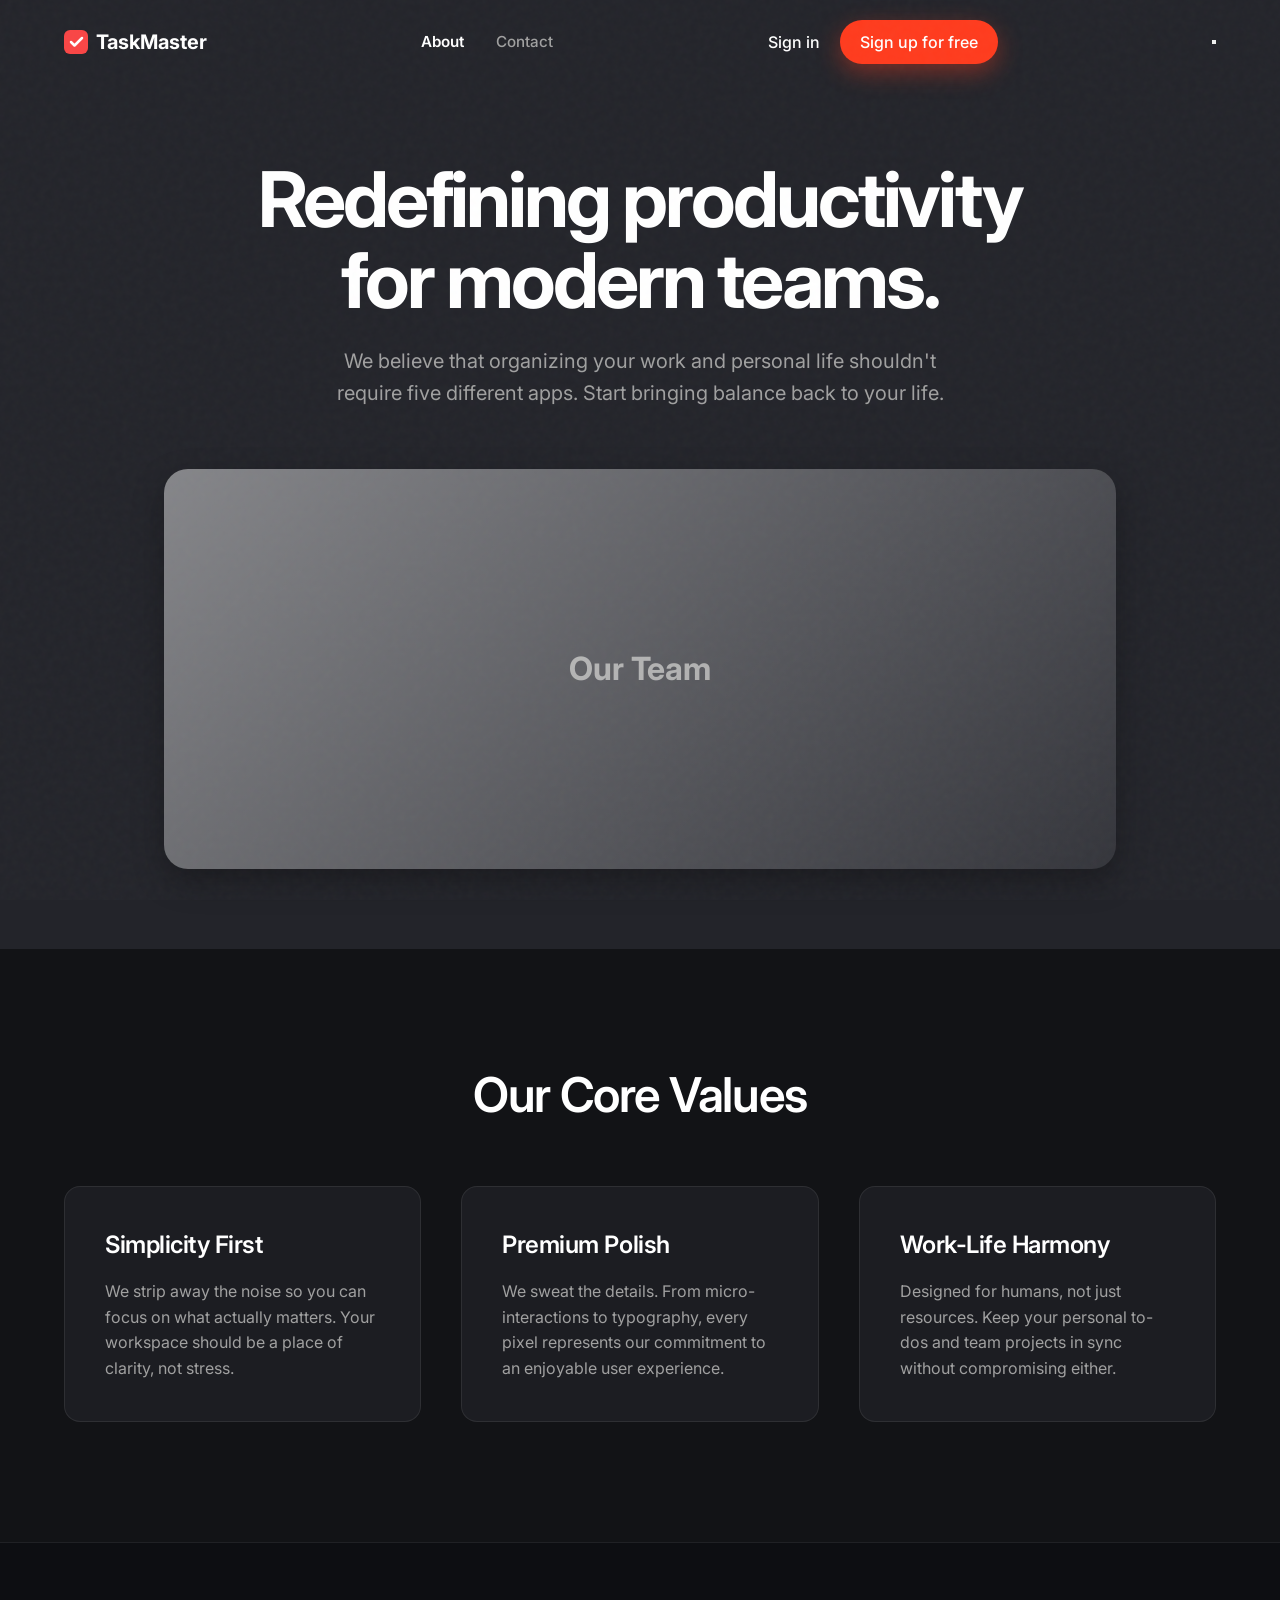
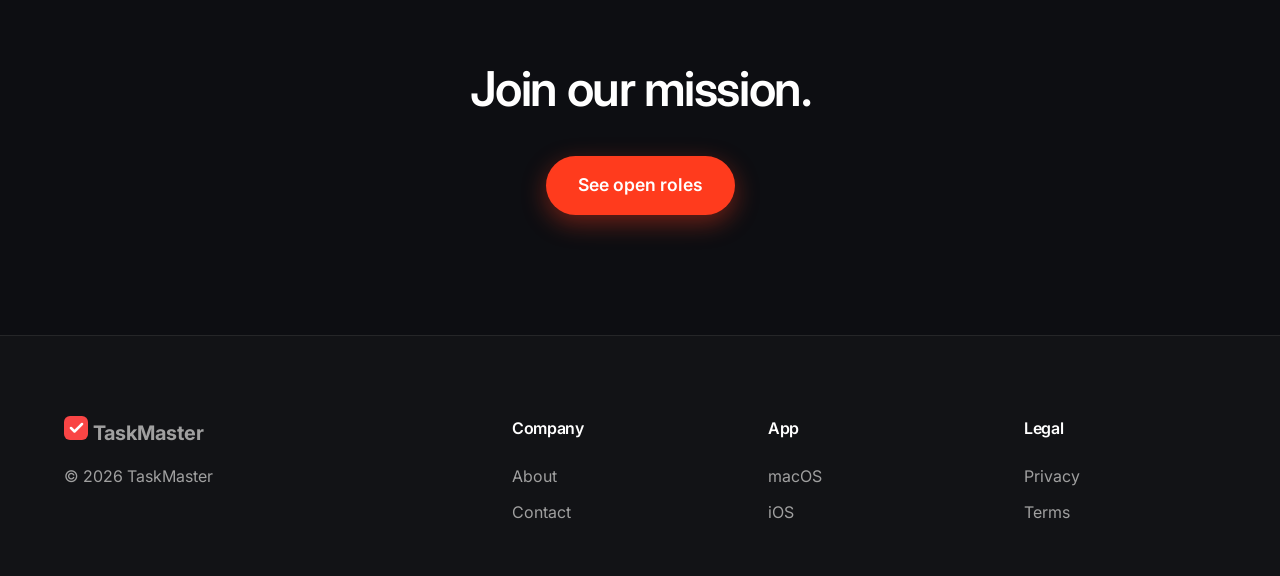
==== About.html @ 76391b21 "first" ====
<!DOCTYPE html>
<html lang="en">

<head>
    <meta charset="UTF-8">
    <meta name="viewport" content="width=device-width, initial-scale=1.0">
    <title>About TaskMaster</title>
    <link href="https://fonts.googleapis.com/css2?family=Inter:wght@400;500;600;700;800&display=swap" rel="stylesheet">
    <link rel="stylesheet" href="home-style.css">
    <link rel="stylesheet" href="about-style.css">
</head>

<body>
    <div class="noise-overlay"
        style="position: fixed; top: 0; left: 0; width: 100vw; height: 100vh; pointer-events: none; z-index: 9999; opacity: 0.03; background-image: url('data:image/svg+xml,%3Csvg viewBox=\'0 0 200 200\' xmlns=\'http://www.w3.org/2000/svg\'%3E%3Cfilter id=\'noiseFilter\'%3E%3CfeTurbulence type=\'fractalNoise\' baseFrequency=\'0.65\' numOctaves=\'3\' stitchTiles=\'stitch\'/%3E%3C/filter%3E%3Crect width=\'100%25\' height=\'100%25\' filter=\'url(%23noiseFilter)\'/%3E%3C/svg%3E');">
    </div>
    <nav class="navbar">
        <div class="nav-container">
            <a href="index.html" class="logo">
                <svg width="24" height="24" viewBox="0 0 24 24" fill="none" xmlns="http://www.w3.org/2000/svg">
                    <rect width="24" height="24" rx="6" fill="#F94545" />
                    <path d="M7 12L10.5 15.5L18 8" stroke="white" stroke-width="2.5" stroke-linecap="round"
                        stroke-linejoin="round" />
                </svg>
                <span>TaskMaster</span>
            </a>
            <div class="nav-links">
                <a href="about.html" style="color:var(--text-primary); font-weight:600;">About</a>
                <a href="contact.html">Contact</a>
            </div>
            <div class="nav-auth">
                <a href="login.html" class="sign-in">Sign in</a>
                <a href="signup.html" class="btn-primary">Sign up for free</a>
            </div>
            <button class="menu-toggle" aria-label="Toggle menu">
                <span></span><span></span>
            </button>
        </div>
    </nav>

    <main>
        <section class="about-hero">
            <div class="container reveal">
                <h1>Redefining productivity for modern teams.</h1>
                <p class="about-lead">We believe that organizing your work and personal life shouldn't require five
                    different apps. Start bringing balance back to your life.</p>
            </div>
            <div class="team-image scroll-reveal">
                <div class="img-placeholder">
                    <span>Our Team</span>
                </div>
            </div>
        </section>

        <section class="values-section container scroll-reveal">
            <h2>Our Core Values</h2>
            <div class="values-grid">
                <div class="value-card">
                    <h3>Simplicity First</h3>
                    <p>We strip away the noise so you can focus on what actually matters. Your workspace should be a
                        place of clarity, not stress.</p>
                </div>
                <div class="value-card">
                    <h3>Premium Polish</h3>
                    <p>We sweat the details. From micro-interactions to typography, every pixel represents our
                        commitment to an enjoyable user experience.</p>
                </div>
                <div class="value-card">
                    <h3>Work-Life Harmony</h3>
                    <p>Designed for humans, not just resources. Keep your personal to-dos and team projects in sync
                        without compromising either.</p>
                </div>
            </div>
        </section>

        <section class="cta-bottom scroll-reveal">
            <h2>Join our mission.</h2>
            <a href="signup.html" class="btn-primary btn-large cta-bounce">See open roles</a>
        </section>
    </main>

    <footer class="footer">
        <div class="footer-grid container">
            <div class="footer-col brand-col">
                <a href="index.html" class="logo">
                    <svg width="24" height="24" viewBox="0 0 24 24" fill="none" xmlns="http://www.w3.org/2000/svg">
                        <rect width="24" height="24" rx="6" fill="#F94545" />
                        <path d="M7 12L10.5 15.5L18 8" stroke="white" stroke-width="2.5" stroke-linecap="round"
                            stroke-linejoin="round" />
                    </svg>
                    <span>TaskMaster</span>
                </a>
                <p>&copy; 2026 TaskMaster</p>
            </div>
            <div class="footer-col">
                <h4>Company</h4>
                <a href="about.html">About</a>
                <a href="contact.html">Contact</a>
            </div>
            <div class="footer-col">
                <h4>App</h4>
                <a href="#">macOS</a>
                <a href="#">iOS</a>
            </div>
            <div class="footer-col">
                <h4>Legal</h4>
                <a href="#">Privacy</a>
                <a href="#">Terms</a>
            </div>
        </div>
    </footer>
    <script src="script.js"></script>
</body>

</html>
---- home-style.css ----
:root {
    --bg-primary: #121316;
    /* Deep dark blue/grey from screenshot */
    --text-primary: #ffffff;
    --text-secondary: #a0a0a0;
    --accent: #FF3B1D;
    /* Stronger vibrant red/orange */
    --accent-hover: #ff5238;
    --bg-card: #1c1d22;
    --border-color: rgba(255, 255, 255, 0.1);

    --font-main: 'Inter', -apple-system, sans-serif;

    --shadow-sm: 0 4px 12px rgba(0, 0, 0, 0.2);
    --shadow-md: 0 12px 32px rgba(0, 0, 0, 0.3);
    --shadow-lg: 0 24px 64px rgba(0, 0, 0, 0.4);

    --radius-sm: 8px;
    --radius-md: 16px;
    --radius-lg: 24px;

    /* New variables from the second block */
    --bg-secondary: #0d0e12;
    --bg-tertiary: #23242a;
    --border-light: rgba(255, 255, 255, 0.08);
    --border-dark: rgba(255, 255, 255, 0.15);
    --radius-xl: 32px;
    --shadow-float: 0 16px 48px rgba(255, 59, 29, 0.3);
    /* Red glow for button */
}

.noise-overlay {
    position: fixed;
    top: 0;
    left: 0;
    width: 100vw;
    height: 100vh;
    pointer-events: none;
    z-index: 9999;
    opacity: 0.05;
    /* Soft noise on dark background */
    background-image: url("data:image/svg+xml,%3Csvg viewBox='0 0 200 200' xmlns='http://www.w3.org/2000/svg'%3E%3Cfilter id='noiseFilter'%3E%3CfeTurbulence type='fractalNoise' baseFrequency='0.8' numOctaves='3' stitchTiles='stitch'/%3E%3C/filter%3E%3Crect width='100%25' height='100%25' filter='url(%23noiseFilter)'/%3E%3C/svg%3E");
}

* {
    margin: 0;
    padding: 0;
    box-sizing: border-box;
    -webkit-font-smoothing: antialiased;
}

body {
    font-family: var(--font-main);
    background-color: var(--bg-primary);
    color: var(--text-primary);
    line-height: 1.5;
    overflow-x: hidden;
    /* Page Transition Base */
    opacity: 0;
    animation: pageFadeIn 0.8s ease forwards;
}

body.page-transitioning {
    opacity: 0;
    animation: pageFadeOut 0.4s ease forwards;
}

@keyframes pageFadeIn {
    from {
        opacity: 0;
        transform: translateY(10px);
    }

    to {
        opacity: 1;
        transform: translateY(0);
    }
}

@keyframes pageFadeOut {
    from {
        opacity: 1;
        transform: translateY(0);
    }

    to {
        opacity: 0;
        transform: translateY(-10px);
    }
}

a {
    text-decoration: none;
    color: inherit;
    transition: all 0.2s ease;
}

.container {
    max-width: 1200px;
    margin: 0 auto;
    padding: 0 24px;
}

/* Typography */
h1,
h2,
h3,
h4 {
    letter-spacing: -0.02em;
    font-weight: 600;
}

h1 {
    font-size: clamp(3rem, 6vw, 5.5rem);
    line-height: 1.05;
    letter-spacing: -0.04em;
    font-weight: 700;
}

h2 {
    font-size: clamp(2rem, 4vw, 3rem);
    line-height: 1.1;
    letter-spacing: -0.03em;
}

h3 {
    font-size: 1.5rem;
}

/* Buttons */
.btn-primary {
    background: var(--accent);
    color: white;
    padding: 10px 20px;
    border-radius: 999px;
    font-weight: 500;
    display: inline-flex;
    align-items: center;
    justify-content: center;
    transition: transform 0.2s, background 0.2s, box-shadow 0.2s;
}

.btn-primary:hover {
    background: var(--accent-hover);
    transform: translateY(-2px);
    box-shadow: var(--shadow-float);
}

/* Specific red glow for sign up button */
.nav-auth .btn-primary,
.hero-cta .btn-primary,
.cta-bottom .btn-primary {
    box-shadow: 0 8px 24px rgba(255, 59, 29, 0.4);
}

.nav-auth .btn-primary:hover,
.hero-cta .btn-primary:hover,
.cta-bottom .btn-primary:hover {
    box-shadow: 0 12px 32px rgba(255, 59, 29, 0.6);
}

.btn-large {
    padding: 16px 32px;
    font-size: 1.1rem;
    font-weight: 600;
}

/* Nav */
.navbar {
    position: fixed;
    top: 0;
    width: 100%;
    z-index: 100;
    padding: 20px 0;
    transition: all 0.3s ease;
}

.navbar.scrolled {
    background: rgba(18, 19, 22, 0.85);
    /* Dark background */
    backdrop-filter: blur(12px);
    border-bottom: 1px solid var(--border-light);
    padding: 16px 0;
}

.nav-container {
    max-width: 1200px;
    margin: 0 auto;
    padding: 0 24px;
    display: flex;
    justify-content: space-between;
    align-items: center;
}

.logo {
    display: flex;
    align-items: center;
    gap: 8px;
    font-weight: 700;
    font-size: 1.25rem;
}

.nav-links {
    display: flex;
    gap: 32px;
}

.nav-links a {
    color: var(--text-secondary);
    font-weight: 500;
    font-size: 0.95rem;
}

.nav-links a:hover {
    color: var(--text-primary);
}

.nav-auth {
    display: flex;
    align-items: center;
    gap: 20px;
}

.sign-in {
    font-weight: 500;
    color: var(--text-primary);
}

.sign-in:hover {
    color: var(--accent);
}

/* Hero Section */
.hero-section {
    padding-top: 180px;
    text-align: center;
    position: relative;
    overflow: hidden;
}

.hero-title {
    color: var(--text-primary);
}

/* The specific gradient typography from the screenshot */
.hero-title .gradient-text {
    background: linear-gradient(90deg, #FF3B1D, #FF6B30);
    -webkit-background-clip: text;
    -webkit-text-fill-color: transparent;
    background-clip: text;
    color: transparent;
    display: inline;
    /* Keep inline for natural sentence flow */
}

.hero-subtitle {
    font-size: 1.25rem;
    color: #b0b0b0;
    /* Slightly brighter subtitle to stand out against dark bg */
    max-width: 600px;
    margin: 24px auto 40px;
}

/* App Mockup with Float */
.hero-app-container {
    margin-top: 80px;
    position: relative;
    max-width: 1000px;
    margin-inline: auto;
    padding: 0 24px;
}

.hero-app-mockup {
    background: rgba(255, 255, 255, 0.9);
    border: 1px solid var(--border-light);
    border-radius: var(--radius-lg);
    box-shadow: var(--shadow-lg);
    backdrop-filter: blur(20px);
    overflow: hidden;
    position: relative;
    z-index: 2;
    text-align: left;
    animation: gentleFloat 6s ease-in-out infinite;
}

@keyframes gentleFloat {
    0% {
        transform: translateY(0);
    }

    50% {
        transform: translateY(-8px);
    }

    100% {
        transform: translateY(0);
    }
}

.window-header {
    height: 40px;
    background: #2a2b30;
    /* Dark mode mockup header */
    border-bottom: 1px solid var(--border-light);
    display: flex;
    align-items: center;
    padding: 0 16px;
    gap: 8px;
}

.dot {
    width: 12px;
    height: 12px;
    border-radius: 50%;
}

.dot.close {
    background: #ff5f56;
}

.dot.minimize {
    background: #ffbd2e;
}

.dot.expand {
    background: #27c93f;
}

.app-ui {
    display: flex;
    min-height: 500px;
}

.sidebar {
    width: 240px;
    background: #18191e;
    /* Dark sidebar */
    border-right: 1px solid var(--border-light);
    padding: 24px 16px;
    display: flex;
    flex-direction: column;
    gap: 32px;
}

.sidebar-user {
    display: flex;
    align-items: center;
    gap: 12px;
}

.avatar {
    width: 32px;
    height: 32px;
    background: var(--text-primary);
    color: white;
    border-radius: 50%;
    display: flex;
    align-items: center;
    justify-content: center;
    font-size: 0.8rem;
    font-weight: 600;
}

.workspace-name {
    font-weight: 600;
    font-size: 0.95rem;
}

.sidebar-item {
    padding: 8px 12px;
    border-radius: var(--radius-sm);
    color: var(--text-secondary);
    cursor: pointer;
    font-size: 0.95rem;
    display: flex;
    align-items: center;
    gap: 12px;
    transition: background 0.2s;
}

.sidebar-item:hover {
    background: var(--border-light);
}

.sidebar-item.active {
    background: var(--bg-tertiary);
    color: var(--text-primary);
    box-shadow: none;
    font-weight: 500;
}

.app-main {
    flex: 1;
    padding: 40px 60px;
    background: #1f2025;
    /* Dark main area */
}

.app-header {
    display: flex;
    align-items: center;
    gap: 16px;
    margin-bottom: 32px;
}

.date-badge {
    color: var(--text-secondary);
    font-size: 0.9rem;
}

.task-list {
    list-style: none;
    display: flex;
    flex-direction: column;
    gap: 12px;
}

.task-item {
    display: flex;
    align-items: center;
    gap: 16px;
    padding: 16px;
    border: 1px solid var(--border-light);
    border-radius: var(--radius-sm);
    transition: all 0.2s;
    background: var(--bg-card);
    /* Dark task item */
}

.task-item:hover {
    box-shadow: var(--shadow-sm);
    transform: translateX(4px);
}

.task-tag {
    margin-left: auto;
    font-size: 0.75rem;
    background: var(--bg-tertiary);
    padding: 4px 8px;
    border-radius: 4px;
    color: var(--text-secondary);
}

.task-item.done {
    opacity: 0.6;
}

.task-item.done .task-text {
    text-decoration: line-through;
}

/* Custom Checkbox */
.custom-checkbox {
    position: relative;
    width: 20px;
    height: 20px;
    cursor: pointer;
}

.custom-checkbox input {
    opacity: 0;
    position: absolute;
}

.checkmark {
    position: absolute;
    top: 0;
    left: 0;
    height: 20px;
    width: 20px;
    border: 2px solid #ccc;
    border-radius: 6px;
    transition: all 0.2s;
}

.custom-checkbox:hover input~.checkmark {
    border-color: var(--accent);
}

.custom-checkbox input:checked~.checkmark {
    background-color: var(--accent);
    border-color: var(--accent);
}

.checkmark:after {
    content: "";
    position: absolute;
    display: none;
    left: 6px;
    top: 2px;
    width: 4px;
    height: 10px;
    border: solid white;
    border-width: 0 2px 2px 0;
    transform: rotate(45deg);
}

.custom-checkbox input:checked~.checkmark:after {
    display: block;
}

/* Effects */
.glow-blob {
    position: absolute;
    border-radius: 50%;
    filter: blur(80px);
    z-index: 1;
    opacity: 0.5;
    animation: blobPulse 8s ease-in-out infinite alternate;
}

@keyframes blobPulse {
    0% {
        transform: scale(1) translate(0, 0);
        opacity: 0.4;
    }

    100% {
        transform: scale(1.1) translate(20px, -20px);
        opacity: 0.6;
    }
}

.blob-1 {
    width: 600px;
    height: 600px;
    background: radial-gradient(circle, rgba(255, 59, 29, 0.4) 0%, rgba(200, 30, 20, 0.1) 70%);
    /* Strong red/orange glow */
    top: 10%;
    left: -10%;
    filter: blur(120px);
}

.blob-2 {
    width: 800px;
    height: 800px;
    background: radial-gradient(circle, rgba(60, 40, 100, 0.3) 0%, rgba(255, 59, 29, 0.05) 70%);
    /* Subtle purple mixed with red */
    bottom: -20%;
    right: -10%;
    filter: blur(150px);
}


/* Logos */
.logos-section {
    padding: 100px 24px;
    text-align: center;
    color: var(--text-secondary);
}

.logo-cloud {
    display: flex;
    justify-content: center;
    gap: 48px;
    margin-top: 32px;
    flex-wrap: wrap;
    opacity: 0.6;
}

.company-logo {
    font-size: 1.5rem;
    font-weight: 700;
    letter-spacing: -0.05em;
    filter: grayscale(100%);
    transition: all 0.3s;
}

.company-logo:hover {
    filter: grayscale(0%);
    color: var(--text-primary);
}


/* Statements */
.large-typography-section {
    max-width: 1000px;
    margin: 0 auto;
    padding: 100px 24px;
    text-align: center;
}


/* Bento Grid */
.bento-section {
    padding: 100px 0;
    background: var(--bg-secondary);
}

.bento-header {
    text-align: center;
    max-width: 800px;
    margin: 0 auto 64px;
    padding: 0 24px;
}

.bento-grid {
    display: grid;
    grid-template-columns: 1fr 1fr;
    gap: 24px;
}

.bento-card {
    background: var(--bg-primary);
    border: 1px solid var(--border-light);
    border-radius: var(--radius-lg);
    overflow: hidden;
    position: relative;
    display: flex;
    flex-direction: column;
    padding: 40px;
    transition: transform 0.4s cubic-bezier(0.16, 1, 0.3, 1), box-shadow 0.4s cubic-bezier(0.16, 1, 0.3, 1);
}

.bento-card:hover {
    transform: translateY(-8px) scale(1.02);
    box-shadow: var(--shadow-lg);
    z-index: 10;
}

.card-tall {
    grid-row: span 2;
}

.bento-col {
    display: flex;
    flex-direction: column;
    gap: 24px;
}

.bento-content {
    margin-bottom: 40px;
    z-index: 2;
}

.bento-content h3 {
    margin-bottom: 12px;
}

.bento-content p {
    color: var(--text-secondary);
    font-size: 1.1rem;
}

/* Bento Graphics Placeholders */
.bento-graphic {
    flex: 1;
    min-height: 200px;
    background: var(--bg-tertiary);
    border-radius: var(--radius-md);
    position: relative;
    overflow: hidden;
    display: flex;
    align-items: center;
    justify-content: center;
}

/* Graphic styles to look premium */
.mockup-mini {
    background: var(--bg-primary);
    /* Dark mode mini mockup */
    padding: 24px;
    border-radius: var(--radius-sm);
    box-shadow: var(--shadow-lg);
    width: 80%;
    border: 1px solid var(--border-light);
}

.mockup-line {
    height: 12px;
    background: var(--bg-tertiary);
    border-radius: 6px;
    margin-bottom: 16px;
}

.w-long {
    width: 100%;
}

.w-mid {
    width: 60%;
    margin-bottom: 0;
}

.w-short {
    width: 40%;
}

.mockup-checklist {
    display: flex;
    align-items: center;
    gap: 12px;
    margin-top: 24px;
}

.mockup-check {
    width: 20px;
    height: 20px;
    border-radius: 6px;
    border: 2px solid var(--border-dark);
}

.mockup-check.selected {
    background: var(--accent);
    border-color: var(--accent);
}

.graph-bars {
    display: flex;
    gap: 12px;
    align-items: flex-end;
    height: 120px;
}

.bar {
    width: 24px;
    background: var(--border-dark);
    border-radius: 4px 4px 0 0;
    transition: 0.3s;
}

.bar.h-1 {
    height: 40px;
}

.bar.h-2 {
    height: 60px;
}

.bar.h-3 {
    height: 90px;
}

.bar.h-4 {
    height: 110px;
    background: var(--accent);
}

.avatar-group {
    display: flex;
}

.av {
    width: 50px;
    height: 50px;
    border-radius: 50%;
    background: var(--bg-card);
    /* Dark avatar */
    border: 3px solid var(--bg-tertiary);
    display: flex;
    align-items: center;
    justify-content: center;
    font-weight: bold;
    margin-left: -15px;
    box-shadow: var(--shadow-sm);
    color: var(--text-primary);
}

.av:first-child {
    margin-left: 0;
    background: var(--border-dark);
    color: white;
}

.av:last-child {
    background: var(--accent);
    color: white;
}



/* Superpowers Grid */
.superpowers-section {
    padding: 120px 24px;
}

.superpowers-header {
    text-align: center;
    margin-bottom: 80px;
}

.superpowers-header p {
    color: var(--text-secondary);
    font-size: 1.25rem;
    margin-top: 16px;
}

.superpowers-grid {
    display: grid;
    grid-template-columns: repeat(auto-fit, minmax(280px, 1fr));
    gap: 40px;
}

.power-card .icon-wrapper {
    width: 56px;
    height: 56px;
    background: var(--bg-secondary);
    border: 1px solid var(--border-light);
    border-radius: var(--radius-sm);
    display: flex;
    align-items: center;
    justify-content: center;
    margin-bottom: 24px;
    color: var(--accent);
    transition: transform 0.3s, background 0.3s;
}

.power-card:hover .icon-wrapper {
    transform: scale(1.1) rotate(5deg);
    background: var(--bg-tertiary);
    /* Dark mode icon hover */
    box-shadow: var(--shadow-sm);
}

.power-card h3 {
    margin-bottom: 12px;
}

.power-card p {
    color: var(--text-secondary);
    line-height: 1.6;
}

/* CTA Bottom */
.cta-bottom {
    text-align: center;
    padding: 120px 24px;
    background: var(--bg-secondary);
    border-top: 1px solid var(--border-light);
}

.cta-bottom h2 {
    margin-bottom: 40px;
}

.cta-sub {
    margin-top: 24px;
    color: var(--text-secondary);
    font-size: 0.9rem;
}

/* Footer */
.footer {
    background: var(--bg-primary);
    /* Dark mode footer */
    padding: 80px 0 40px;
    border-top: 1px solid var(--border-light);
}

.footer-grid {
    display: grid;
    grid-template-columns: 2fr 1fr 1fr 1fr;
    gap: 64px;
}

.brand-col p {
    color: var(--text-secondary);
    margin-top: 16px;
}

.social-links {
    margin-top: 24px;
    display: flex;
    gap: 16px;
}

.social-links a {
    width: 40px;
    height: 40px;
    border-radius: 50%;
    background: var(--bg-tertiary);
    display: flex;
    align-items: center;
    justify-content: center;
    font-size: 0.9rem;
    font-weight: 600;
}

.social-links a:hover {
    background: var(--accent);
    color: white;
}

.footer-col h4 {
    margin-bottom: 24px;
    font-size: 1rem;
}

.footer-col a {
    display: block;
    color: var(--text-secondary);
    margin-bottom: 12px;
}

.footer-col a:hover {
    color: var(--accent);
}

/* Animations & Utilities */
.reveal,
.scroll-reveal {
    opacity: 0;
    transform: translateY(30px);
    transition: all 0.8s cubic-bezier(0.16, 1, 0.3, 1);
}

.reveal.active,
.scroll-reveal.active {
    opacity: 1;
    transform: translateY(0);
}

.slide-up {
    opacity: 0;
    transform: translateY(50px);
    animation: slideUpFade 1s cubic-bezier(0.16, 1, 0.3, 1) forwards;
    animation-delay: 0.2s;
}

@keyframes slideUpFade {
    to {
        opacity: 1;
        transform: translateY(0);
    }
}

.cta-bounce {
    animation: float 4s ease-in-out infinite;
}

@keyframes float {
    0% {
        transform: translateY(0px);
    }

    50% {
        transform: translateY(-6px);
    }

    100% {
        transform: translateY(0px);
    }
}

/* Responsive */
@media (max-width: 900px) {
    .bento-grid {
        grid-template-columns: 1fr;
    }

    .card-tall {
        grid-row: auto;
    }

    h1 {
        font-size: 3rem;
    }

    .hero-section {
        padding-top: 140px;
    }

    .footer-grid {
        grid-template-columns: 1fr 1fr;
    }
}

@media (max-width: 768px) {

    .nav-links,
    .nav-auth {
        display: none;
    }

    .footer-grid {
        grid-template-columns: 1fr;
        gap: 40px;
    }

    .app-ui {
        flex-direction: column;
    }

    .sidebar {
        width: 100%;
        border-right: none;
        border-bottom: 1px solid var(--border-light);
    }
}
---- about-style.css ----
/* About Page Specific Styles */
.about-hero {
    padding-top: 160px;
    padding-bottom: 80px;
    text-align: center;
    background: var(--bg-tertiary);
}

.about-hero h1 {
    margin-bottom: 24px;
    max-width: 800px;
    margin-inline: auto;
}

.about-lead {
    font-size: 1.25rem;
    color: var(--text-secondary);
    max-width: 650px;
    margin: 0 auto 60px;
    line-height: 1.6;
}

.team-image {
    max-width: 1000px;
    margin: 0 auto;
    padding: 0 24px;
}

.img-placeholder {
    width: 100%;
    height: 400px;
    background: var(--border-light);
    border-radius: var(--radius-lg);
    display: flex;
    align-items: center;
    justify-content: center;
    font-size: 2rem;
    font-weight: 700;
    color: var(--text-secondary);
    box-shadow: var(--shadow-md);
    position: relative;
    overflow: hidden;
}

.img-placeholder::after {
    content: "";
    position: absolute;
    top: 0;
    left: 0;
    right: 0;
    bottom: 0;
    background: linear-gradient(135deg, rgba(255, 255, 255, 0.4) 0%, rgba(255, 255, 255, 0) 100%);
}

.values-section {
    padding: 120px 24px;
}

.values-section h2 {
    text-align: center;
    margin-bottom: 64px;
}

.values-grid {
    display: grid;
    grid-template-columns: repeat(auto-fit, minmax(300px, 1fr));
    gap: 40px;
}

.value-card {
    background: var(--bg-card);
    /* Dark mode inner card */
    padding: 40px;
    border: 1px solid var(--border-light);
    border-radius: var(--radius-md);
    transition: transform 0.3s, box-shadow 0.3s;
}

.value-card:hover {
    transform: translateY(-8px);
    box-shadow: var(--shadow-md);
}

.value-card h3 {
    margin-bottom: 16px;
    font-size: 1.5rem;
}

.value-card p {
    color: var(--text-secondary);
    line-height: 1.6;
}
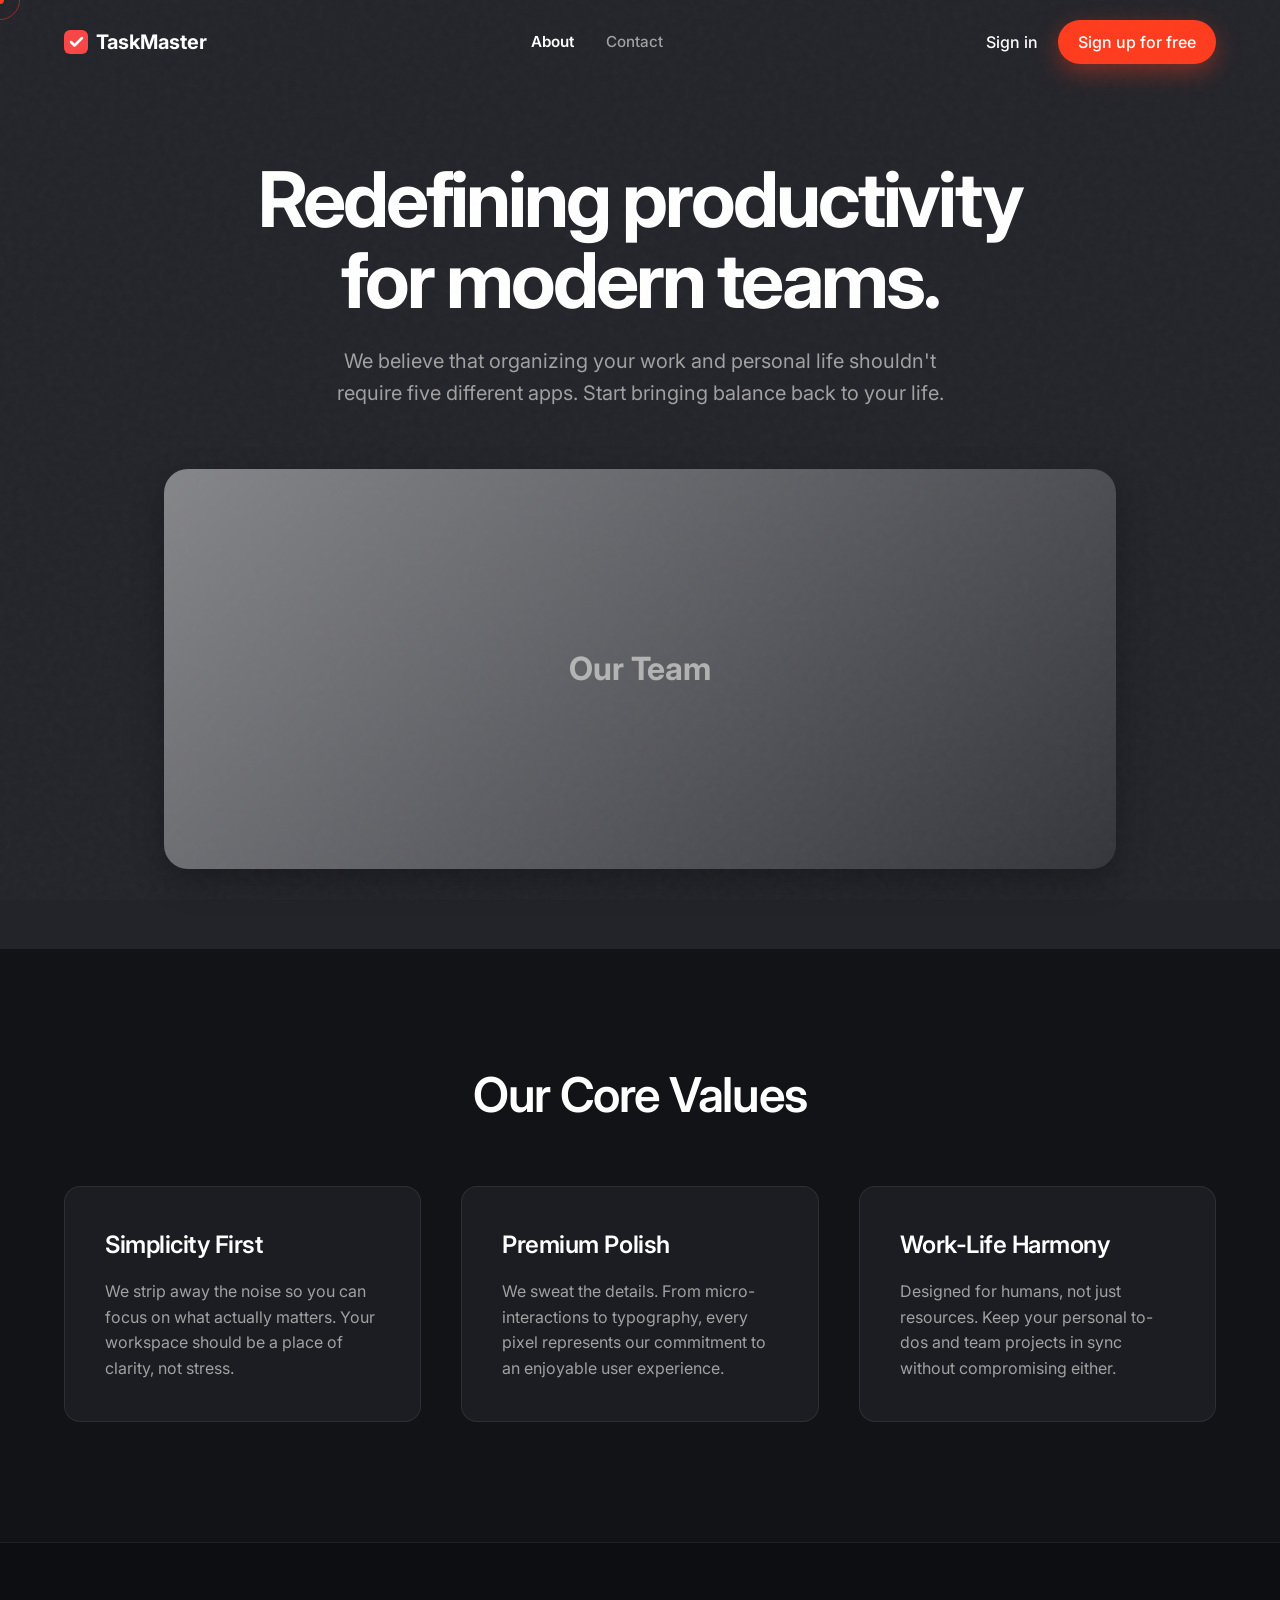
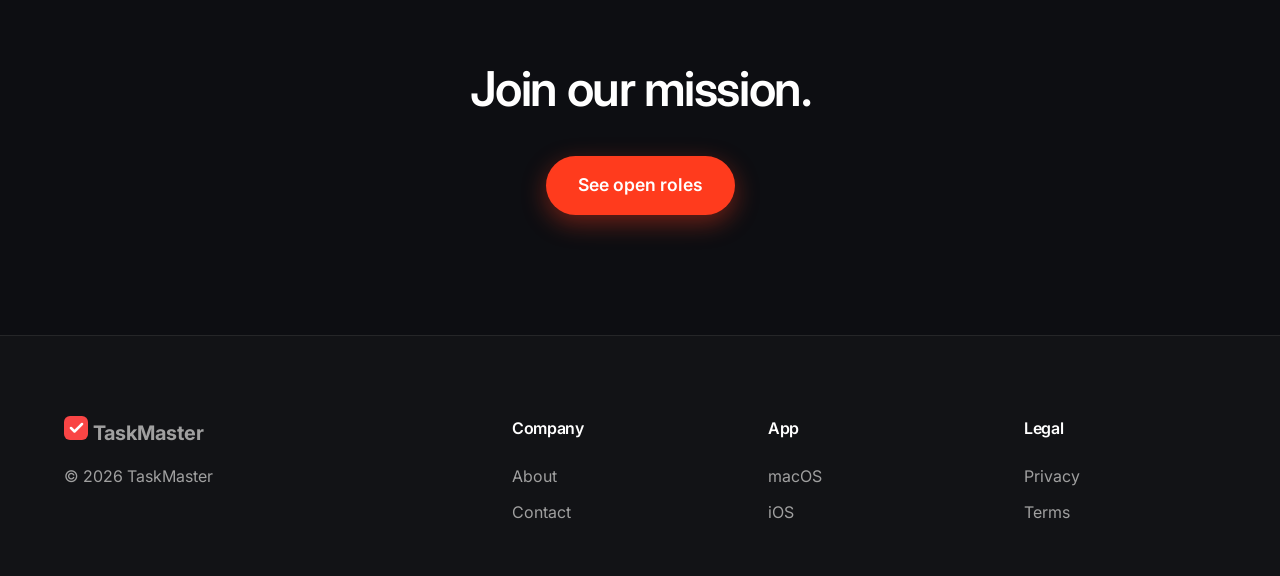
==== commit 3e781f14: "ioupdate" ====
--- a/About.html
+++ b/About.html
@@ -8,9 +8,12 @@
     <link href="https://fonts.googleapis.com/css2?family=Inter:wght@400;500;600;700;800&display=swap" rel="stylesheet">
     <link rel="stylesheet" href="home-style.css">
     <link rel="stylesheet" href="about-style.css">
+    <link rel="stylesheet" href="cursor.css">
 </head>
 
 <body>
+    <div class="cursor-dot"></div>
+    <div class="cursor-outline"></div>
     <div class="noise-overlay"
         style="position: fixed; top: 0; left: 0; width: 100vw; height: 100vh; pointer-events: none; z-index: 9999; opacity: 0.03; background-image: url('data:image/svg+xml,%3Csvg viewBox=\'0 0 200 200\' xmlns=\'http://www.w3.org/2000/svg\'%3E%3Cfilter id=\'noiseFilter\'%3E%3CfeTurbulence type=\'fractalNoise\' baseFrequency=\'0.65\' numOctaves=\'3\' stitchTiles=\'stitch\'/%3E%3C/filter%3E%3Crect width=\'100%25\' height=\'100%25\' filter=\'url(%23noiseFilter)\'/%3E%3C/svg%3E');">
     </div>
@@ -110,6 +113,7 @@
         </div>
     </footer>
     <script src="script.js"></script>
+    <script src="cursor.js"></script>
 </body>
 
 </html>
--- a/home-style.css
+++ b/home-style.css
@@ -942,6 +942,28 @@
     }
 }
 
+/* Mobile Menu Toggle */
+.menu-toggle {
+    display: none;
+    flex-direction: column;
+    justify-content: space-between;
+    width: 28px;
+    height: 20px;
+    background: transparent;
+    border: none;
+    cursor: pointer;
+    z-index: 1000;
+}
+
+.menu-toggle span {
+    display: block;
+    width: 100%;
+    height: 2px;
+    background-color: var(--text-primary);
+    border-radius: 2px;
+    transition: all 0.3s ease;
+}
+
 /* Responsive */
 @media (max-width: 900px) {
     .bento-grid {
@@ -967,9 +989,55 @@
 
 @media (max-width: 768px) {
 
+    .menu-toggle {
+        display: flex;
+    }
+
+    .menu-toggle.active span:nth-child(1) {
+        transform: translateY(9px) rotate(45deg);
+    }
+
+    .menu-toggle.active span:nth-child(2) {
+        opacity: 0;
+    }
+
+    .menu-toggle.active span:nth-child(3) {
+        transform: translateY(-9px) rotate(-45deg);
+    }
+
     .nav-links,
     .nav-auth {
         display: none;
+        width: 100%;
+        flex-direction: column;
+        text-align: center;
+    }
+
+    .navbar.menu-open {
+        background: rgba(18, 19, 22, 0.98);
+        height: 100vh;
+        overflow-y: auto;
+    }
+
+    .navbar.menu-open .nav-container {
+        flex-wrap: wrap;
+        width: 100%;
+        align-content: flex-start;
+    }
+
+    .navbar.menu-open .nav-links {
+        display: flex;
+        order: 3;
+        margin-top: 40px;
+        gap: 32px;
+        font-size: 1.25rem;
+    }
+
+    .navbar.menu-open .nav-auth {
+        display: flex;
+        order: 4;
+        margin-top: 40px;
+        gap: 20px;
     }
 
     .footer-grid {
--- a/cursor.css
+++ b/cursor.css
@@ -0,0 +1,42 @@
+* {
+    cursor: none !important;
+}
+
+/* Custom Stylish Cursor */
+.cursor-dot,
+.cursor-outline {
+    position: fixed;
+    top: 0;
+    left: 0;
+    transform: translate(-50%, -50%);
+    border-radius: 50%;
+    z-index: 10000;
+    pointer-events: none;
+}
+
+.cursor-dot {
+    width: 8px;
+    height: 8px;
+    background-color: var(--accent, #FF3B1D);
+}
+
+.cursor-outline {
+    width: 40px;
+    height: 40px;
+    border: 1px solid rgba(255, 59, 29, 0.5);
+    transition: width 0.2s ease-out, height 0.2s ease-out, background-color 0.2s ease-out;
+}
+
+.cursor-outline.hover {
+    width: 60px;
+    height: 60px;
+    background-color: rgba(255, 59, 29, 0.1);
+    border-color: rgba(255, 59, 29, 0.2);
+}
+
+body.is-dragging .cursor-outline {
+    width: 24px;
+    height: 24px;
+    background-color: rgba(255, 59, 29, 0.4);
+    border-color: var(--accent, #FF3B1D);
+}
